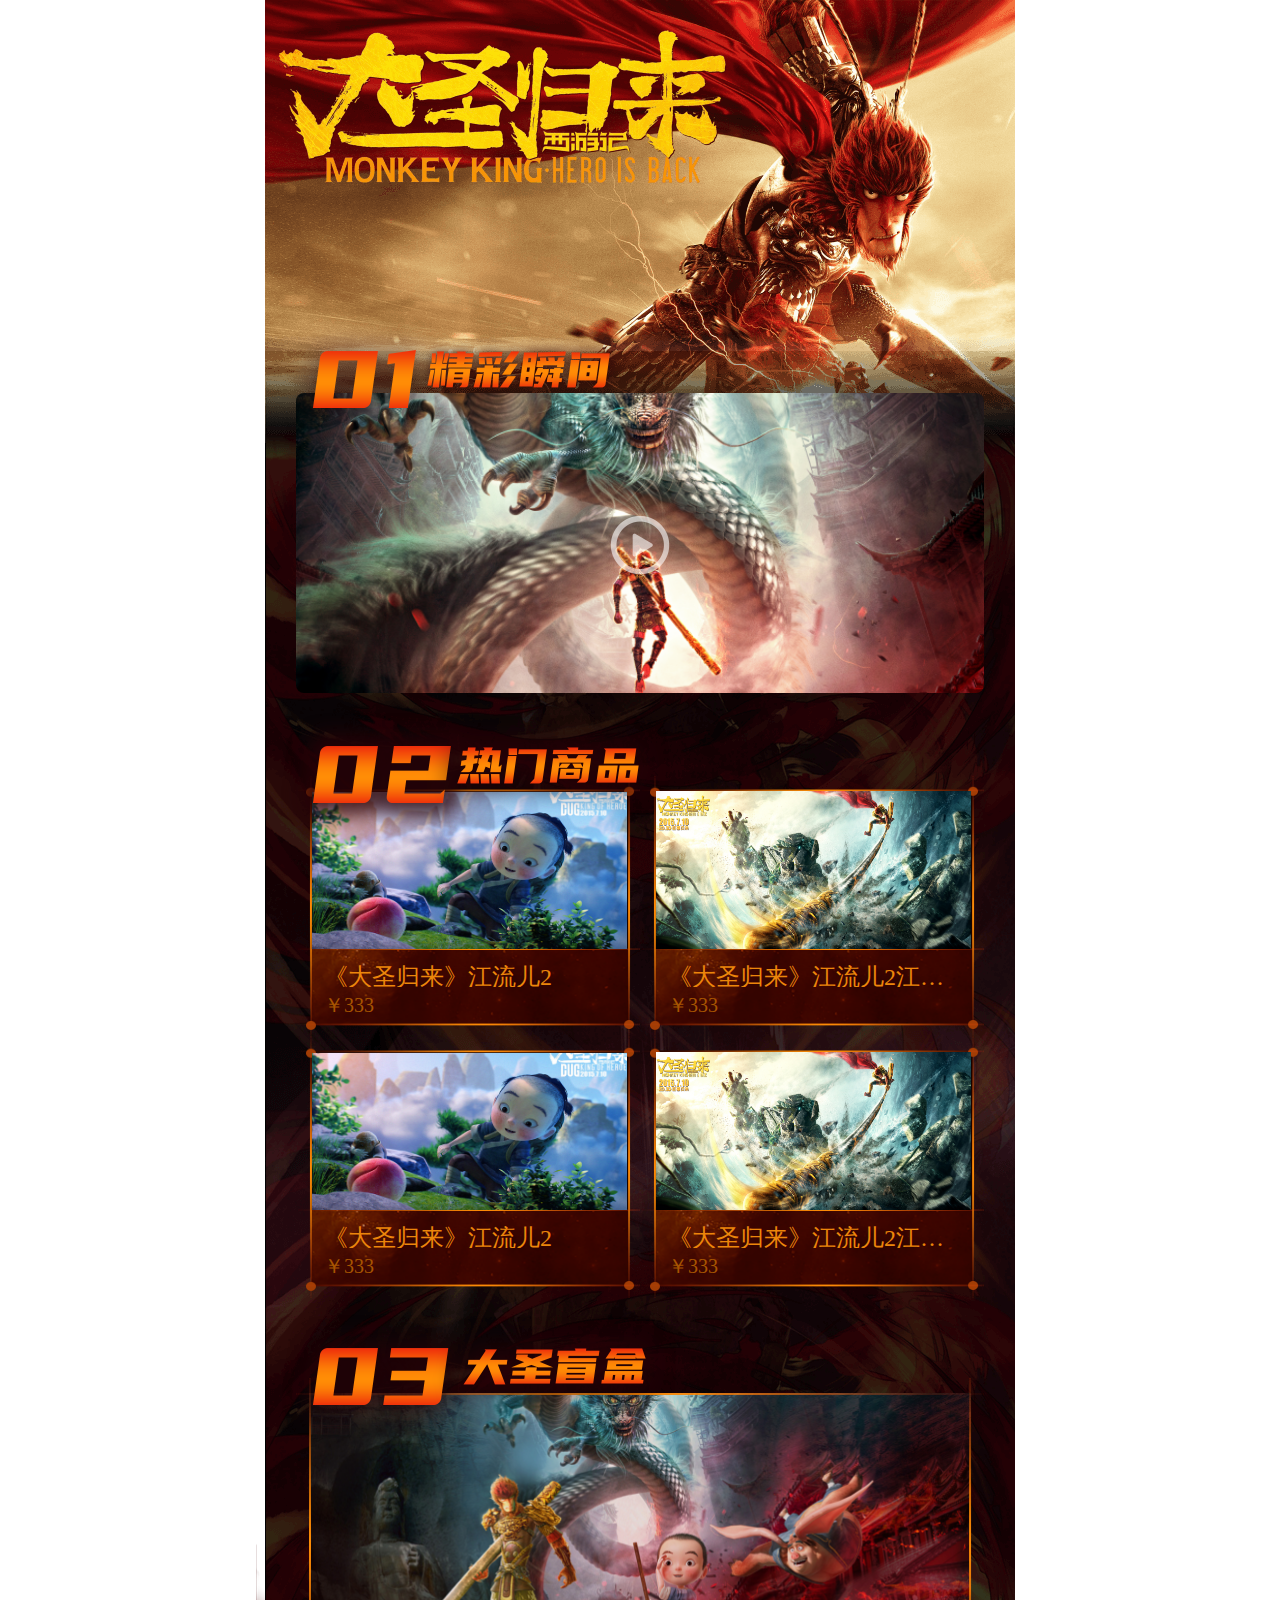
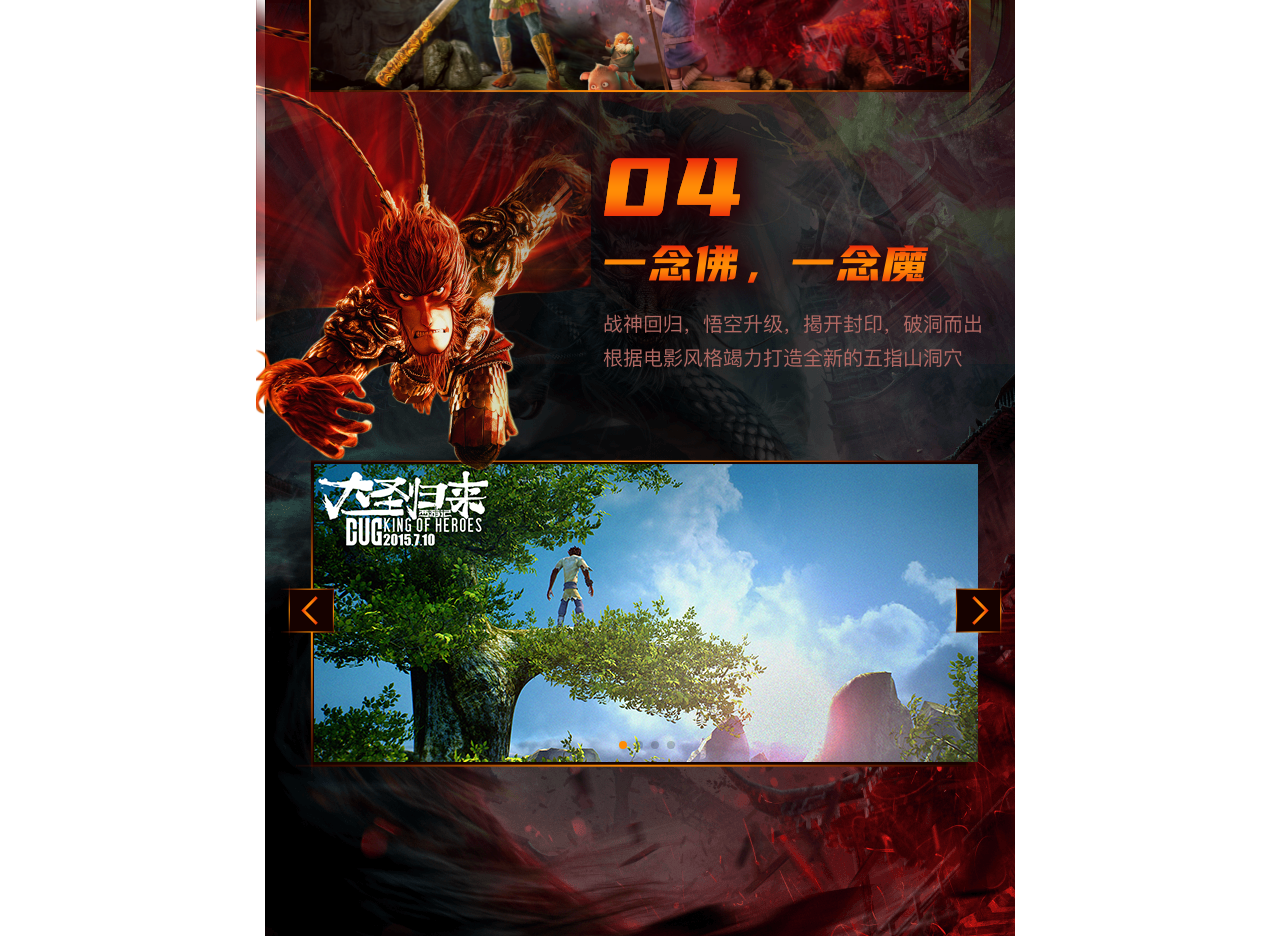
==== 1_monkey-king/index.html @ 9953541b "page" ====
<!DOCTYPE html>
<html lang="en">

<head>
    <meta charset="UTF-8">
    <meta http-equiv="X-UA-Compatible" content="IE=edge">
    <meta name="viewport"
        content="width=device-width,initial-scale=1.0, minimum-scale=1.0, maximum-scale=1.0, user-scalable=no">
    <meta name="viewport" content="width=750, user-scalable=no, target-densitydpi=device-dpi">
    <link rel="stylesheet" href="./css/flex.css">
    <link rel="stylesheet" href="./css/reset.css">
    <link rel="stylesheet" href="./css/swiper-bundle.min.css">

    <link rel="stylesheet" href="./css/index.css">
    <title>大圣归来</title>
</head>

<body>
    <main>
        <section class="bg-layer">
            <img src="./imgs/banner.png" class="banner" alt="">
            <img src="./imgs/bg.png" class="bg" alt="">
        </section>
        <section class="content-layer">
            <div class="part first">
                <img class="title" src="./imgs/01title.png" alt="">
                <div class="content">
                    <div class="video-container">
                        <video id="video" src="./mov/yugao.mp4" poster="./imgs/video_poster.png"></video>
                        <img src="./imgs/play.png" alt="" class="play">
                    </div>
                </div>
            </div>

            <div class="part second">
                <img class="title" src="./imgs/02title.png" alt="">
                <div class="content frbs fww">
                    <div class="shop-item">
                        <a href="http://www.baidu.com">
                            <img src="./imgs/001.png" alt="">
                            <div class="item-name">
                                <div class="name">《大圣归来》江流儿2</div>
                                <div class="price">￥333</div>
                            </div>
                        </a>
                    </div>
                    <div class="shop-item">
                        <a href="http://www.baidu.com">
                            <img src="./imgs/004.png" alt="">
                            <div class="item-name">
                                <div class="name">《大圣归来》江流儿2江流儿2江流儿2</div>
                                <div class="price">￥333</div>
                            </div>
                        </a>
                    </div>
                    <div class="shop-item">
                        <a href="http://www.baidu.com">
                            <img src="./imgs/001.png" alt="">
                            <div class="item-name">
                                <div class="name">《大圣归来》江流儿2</div>
                                <div class="price">￥333</div>
                            </div>
                        </a>
                    </div>
                    <div class="shop-item">
                        <a href="http://www.baidu.com">
                            <img src="./imgs/004.png" alt="">
                            <div class="item-name">
                                <div class="name">《大圣归来》江流儿2江流儿2江流儿2</div>
                                <div class="price">￥333</div>
                            </div>
                        </a>

                    </div>
                </div>
            </div>
            <div class="part third">
                <img class="title" src="./imgs/03title.png" alt="">
                <div class="content">

                    <a href="http://www.baidu.com"><img src="./imgs/04txt.png" alt=""></a>
                </div>
            </div>
            <div class="part four">
                <div class="four-title frsc">
                    <img src="./imgs/dasheng.png" alt="">
                    <img src="./imgs/04txt2.png" class="title-text" alt="">
                </div>
                <div class="content">
                    <div class="swiper-container">
                        <div class="swiper-wrapper">
                            <div class="swiper-slide">
                                <a href="http://www.baidu.com">
                                    <img src="./imgs/lunbo (1).png" alt="">
                                </a>
                            </div>
                            <div class="swiper-slide">
                                <a href="http://www.baidu.com">
                                    <img src="./imgs/lunbo (2).png" alt="">
                                </a>
                            </div>
                            <div class="swiper-slide">
                                <a href="http://www.baidu.com">
                                    <img src="./imgs/lunbo (3).png" alt="">
                                </a>
                            </div>
                            <div class="swiper-slide">
                                <a href="http://www.baidu.com">
                                    <img src="./imgs/lunbo (4).png" alt="">
                                </a>
                            </div>
                        </div>
                        <div class="swiper-pagination"></div>
                    </div>
                    <img class="arrow-right arrow" src="./imgs/arrow-right.png" alt="">
                    <img class="arrow-left arrow" src="./imgs/arrow-left.png" alt="">
                </div>
            </div>
        </section>
    </main>
</body>
<script src="./js/swiper-bundle.min.js"></script>
<script>

    var swiper = new Swiper('.swiper-container', {
        loop: true,
        pagination: {
            el: '.swiper-pagination',
        },
        navigation: {
            nextEl: '.arrow-right',
            prevEl: '.arrow-left',
        },
    });
    const playBtn = document.querySelector('.play');
    const video = document.querySelector('#video');
    playBtn.addEventListener('click', function () {
        video.play();
        playBtn.style.display = 'none'

    })
    video.addEventListener('pause', function () {
        playBtn.style.display = 'block'
    })
</script>

</html>
---- 1_monkey-king/css/flex.css ----
.fcss {
	display: flex;
	flex-direction: column;
	justify-content: flex-start;
	align-items: flex-start;
}

.frsc {
	display: flex;
	justify-content: flex-start;
	align-items: center;
	flex-direction: row;
}

.frbc {
	display: flex;
	flex-direction: row;
	justify-content: space-between;
	align-items: center;
}

.fcsc {
	display: flex;
	flex-direction: column;
	justify-content: flex-start;
	align-items: center;
}

.fccc {
	display: flex;
	flex-direction: column;
	justify-content: center;
	align-items: center;
}

.fcbc {
	display: flex;
	flex-direction: column;
	justify-content: space-between;
	align-items: center;
}

.fcbs {
	display: flex;
	flex-direction: column;
	justify-content: space-between;
	align-items: flex-start;
}

.fcse {
	display: flex;
	flex-direction: column;
	justify-content: flex-start;
	align-items: flex-end;
}

.fces{
	display: flex;
	flex-direction: column;
	justify-content: flex-end;
	align-items: flex-start;
}

.frcc {
	display: flex;
	flex-direction: row;
	justify-content: center;
	align-items: center;
}

.frcs {
	display: flex;
	flex-direction: row;
	justify-content: center;
	align-items: flex-start;
}

.frac {
	display: flex;
	flex-direction: row;
	justify-content: space-around;
	align-items: center;
}

.frss {
	display: flex;
	flex-direction: row;
	justify-content: flex-start;
	align-items: flex-start;
}
.frse {
	display: flex;
	flex-direction: row;
	justify-content: flex-start;
	align-items: flex-end;
}

.frbs {
	display: flex;
	justify-content: space-between;
	align-items: flex-start;
	flex-direction: row;
}

.fcec {
	display: flex;
	flex-direction: column;
	justify-content: flex-end;
	align-items: center;
}

.fcac {
	display: flex;
	flex-direction: column;
	justify-content: space-around;
	align-items: center;
}

.fcas {
	display: flex;
	flex-direction: column;
	justify-content: space-around;
	align-items: flex-start;
}

.frbe {
	display: flex;
	justify-content: space-between;
	align-items: flex-end;
	flex-direction: row;
}

.frec {
	display: flex;
	justify-content: flex-end;
	align-items: center;
	flex-direction: row;
}

.fres {
	display: flex;
	justify-content: flex-end;
	align-items: flex-start;
	flex-direction: row;
}

.frae {
	display: flex;
	justify-content: space-around;
	align-items: flex-end;
	flex-direction: row;
}

.fras {
	display: flex;
	justify-content: space-around;
	align-items:flex-start;
	flex-direction: row;
}

.fcbc {
	display: flex;
	flex-direction: column;
	justify-content: flex-end;
	align-items: center;
}

.fcee {
	display: flex;
	flex-direction: column;
	justify-content: flex-end;
	align-items: flex-end;
}

.fcec {
	display: flex;
	flex-direction: column;
	justify-content: flex-end;
	align-items: center;
}

.fccs {
	display: flex;
	flex-direction: column;
	justify-content: center;
	align-items: flex-start;
}

.free{
	display: flex;
	flex-direction: row;
	justify-content: flex-end;
	align-items: flex-end;
}

.fwnw {
	flex-wrap: nowrap;
}
.fww {
	flex-wrap: wrap;
}
.fg1 {
	flex:1
}
---- 1_monkey-king/css/index.css ----
main {
    width: 750px;
    height: 100vh;
    background: rgba(0, 0, 0, 0.5);
    margin: 0 auto;
    position: relative;
    -webkit-overflow-scrolling:touch;
}
.bg-layer {
    position: relative;
    padding-top: 350px;
}
.bg-layer img {
    width: 100%;
    display: block;
}
.bg-layer .banner {
    z-index: 1;
    position: absolute;
    top: 0;
    left: 0;
}
.content-layer {
    position: absolute;
    left: 0;
    width: 100%;
    z-index: 20;
    top: 0;
    padding: 393px 31px 0;
    box-sizing: border-box;
}
.content-layer .part {
    width: 100%;
    position: relative;
    margin-bottom: 80px;
    z-index:1;
}
.video-container{
    position:relative;
}
.play{
    position:absolute;
    z-index:10;
    left:50%;
    top:50%;
    transform:translate(-50%,-50%);
    width:60px;
    height:60px;
}
.content-layer .part .title {
    position: absolute;
    z-index: 20;
    left:-20px;
    top: -67px;
}
.content-layer .first .title{
    top:-80px;
}
.content-layer .first video {
    width: 100%;
    height: 300px;
    object-fit: cover;
    border-radius:8px;
}
.content-layer .second .shop-item {
    background-image: url("../imgs/01.png");
    background-size: 100% 100%;
    width: 50%;
    height: 261px;
    padding: 15px 13px 14px 16px;
}
.content-layer .second .shop-item img {
    width: 100%;
    height: 158px;
}
.content-layer .second .shop-item .item-name {
    padding:13px 12px;
}
.content-layer .second .shop-item .name {
    font-size: 24px;
    font-weight: 400;
    color: #ec860b;
    line-height:1;
    margin:0 0 8px;
    width:280px;
    height: 22px;
    overflow: hidden;
    white-space: nowrap;
    text-overflow: ellipsis;
}
.content-layer .second .shop-item .price {
    font-size: 20px;
    color: #a75501;
}
.content-layer .third {
    z-index:100;
}
.content-layer .third .content img{
    width: 100%;
}
.content-layer .four .content{
    position:relative;
    background: url("../imgs/4bg.png");
    background-size: 100% 100%;
    width:100%;
    height:344px;
    padding:24px 4px 20px 18px;
}
.content-layer .four .content .arrow{
    position:absolute;
    top:50%;
    transform:translateY(-50%);
    width:63px;
    height:56px;
    z-index:20;
    outline: 0 none;
}
.content-layer .four .content .arrow-left{
    left:-15px;
}
.content-layer .four .content .arrow-right{
    right:-25px;
}
.swiper-container{
    --swiper-theme-color: #712906;
    --swiper-pagination-color: #ff8c06;/* 两种都可以 */
    background-size:100% 100%;
    width:100%;
    height:100%;
}
.swiper-slide img{
    width:664px;
    height:300px;
}
.content-layer .four{
    margin-top:330px;
    z-index:3;
}
.four-title{
    position: absolute;
    top:-144%;
    z-index:10;
    left:-40px;
}
.four-title .title-text{
    margin-top:80px;
    margin-left:-20px;
    width:410px;
}
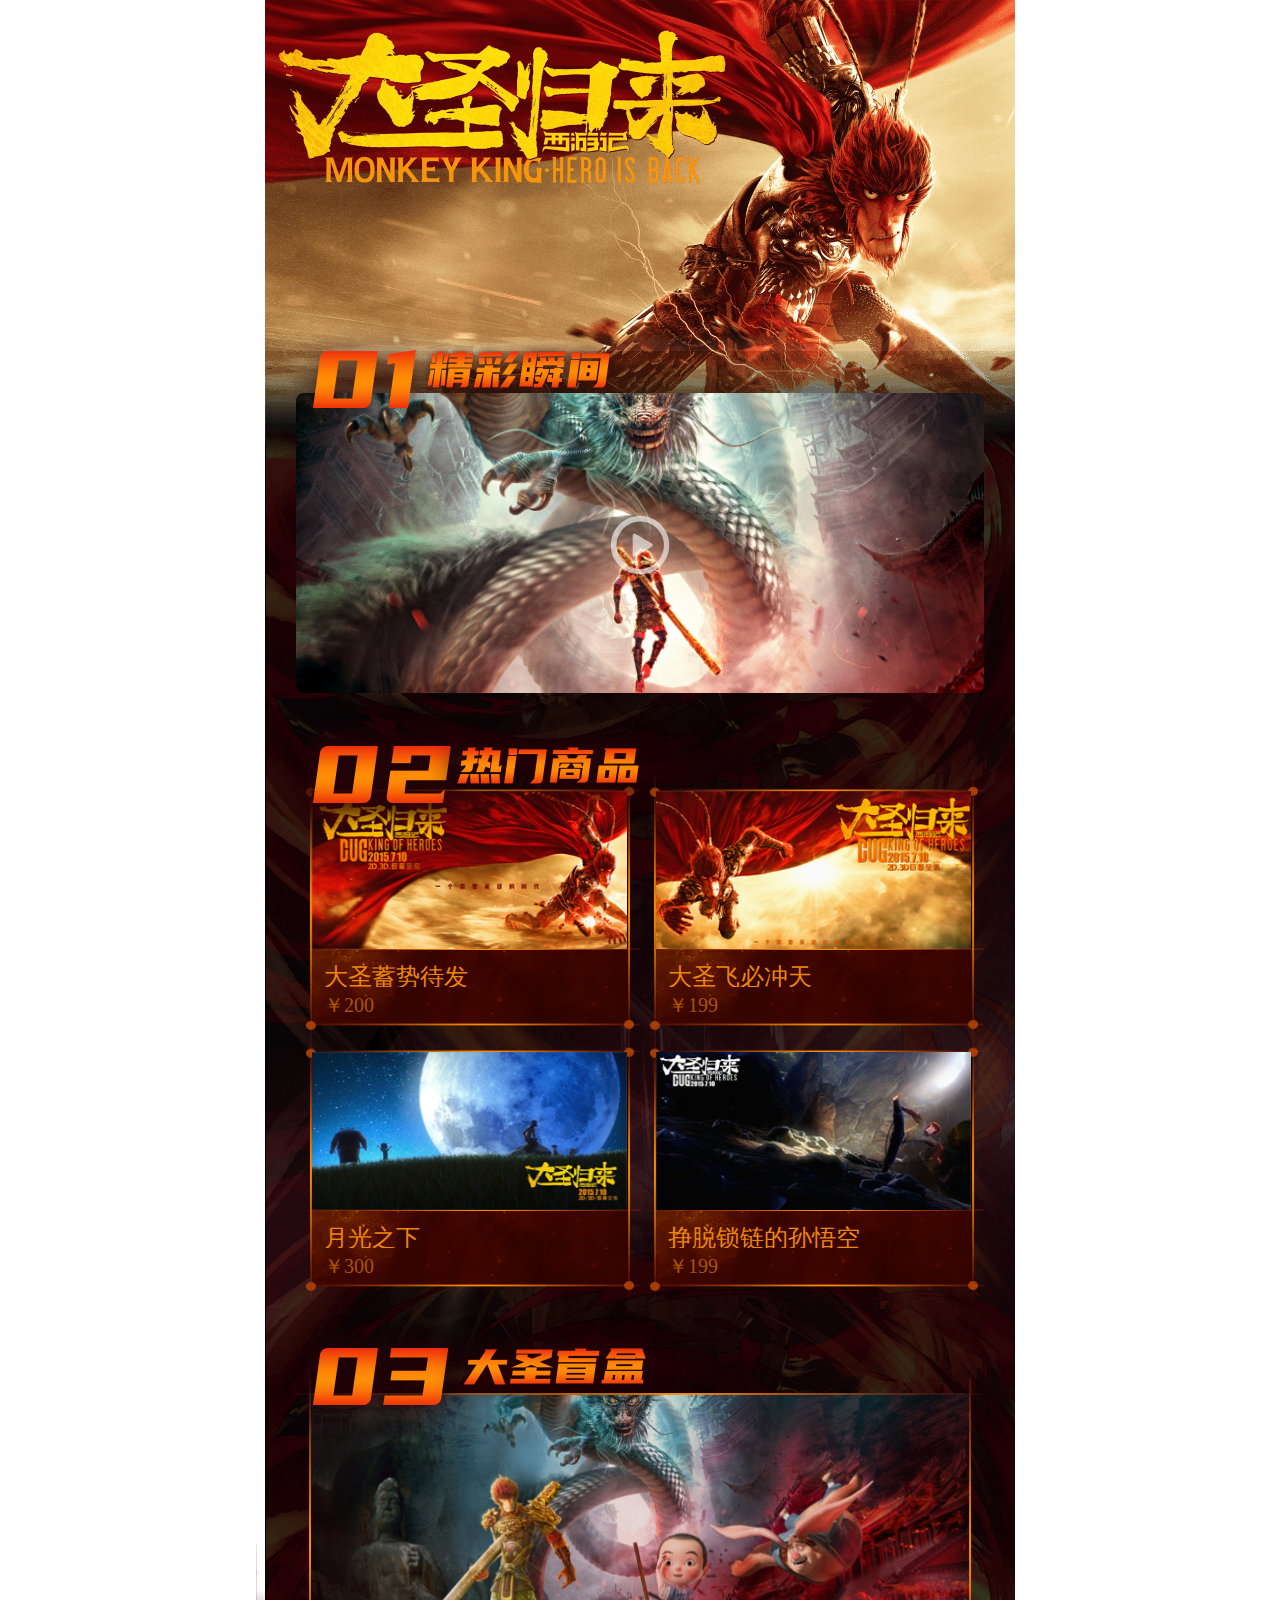
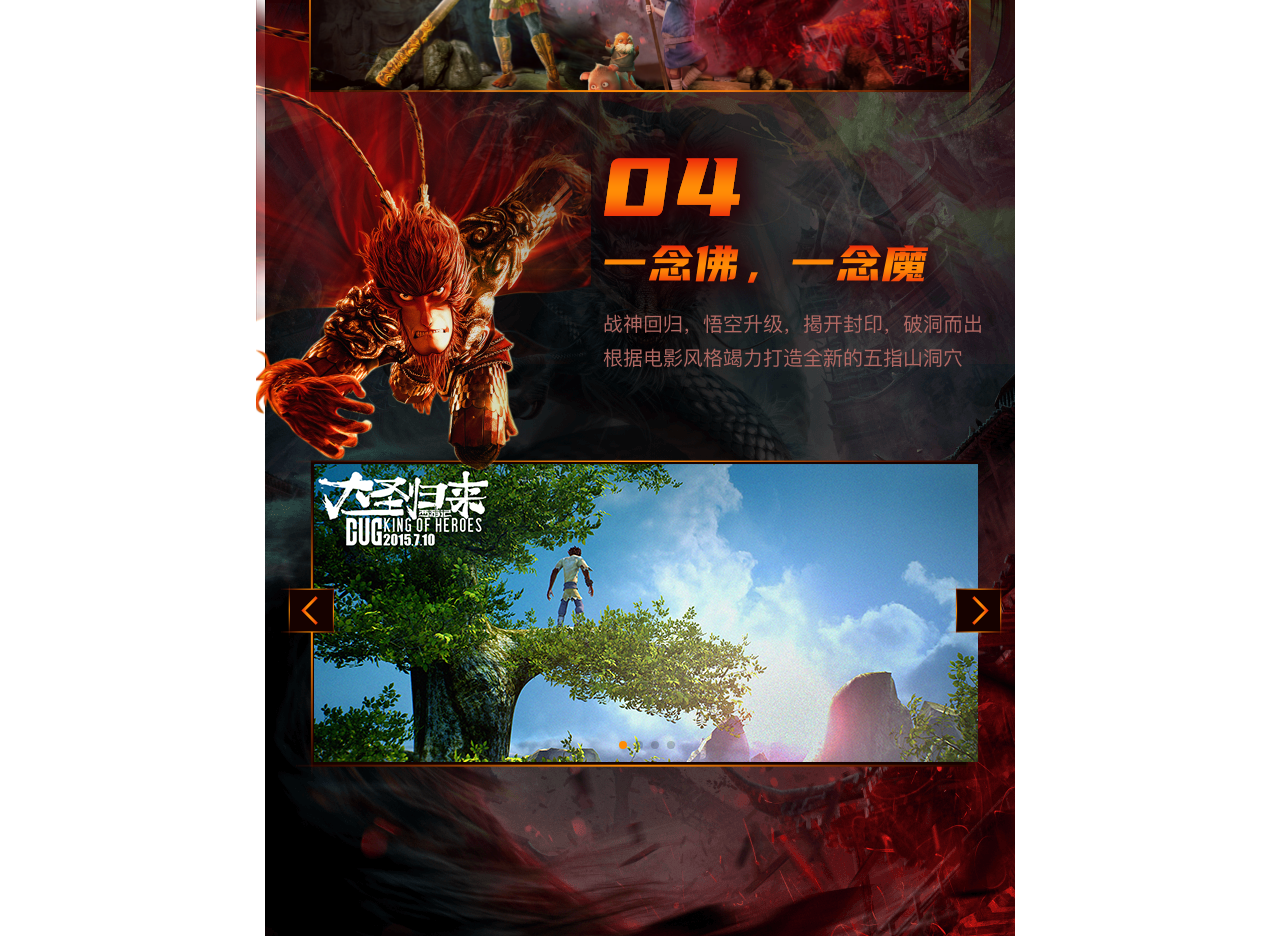
==== commit eea08d02: "update" ====
--- a/1_monkey-king/index.html
+++ b/1_monkey-king/index.html
@@ -26,7 +26,7 @@
                 <img class="title" src="./imgs/01title.png" alt="">
                 <div class="content">
                     <div class="video-container">
-                        <video id="video" src="./mov/yugao.mp4" poster="./imgs/video_poster.png"></video>
+                        <video id="video" src="https://assets-jl.oss-cn-beijing.aliyuncs.com/yugao.mp4" poster="./imgs/video_poster.png"></video>
                         <img src="./imgs/play.png" alt="" class="play">
                     </div>
                 </div>
@@ -36,40 +36,40 @@
                 <img class="title" src="./imgs/02title.png" alt="">
                 <div class="content frbs fww">
                     <div class="shop-item">
-                        <a href="http://www.baidu.com">
+                        <div onclick="goNFTDetail(303)" style="cursor:pointer;">
                             <img src="./imgs/001.png" alt="">
                             <div class="item-name">
-                                <div class="name">《大圣归来》江流儿2</div>
-                                <div class="price">￥333</div>
+                                <div class="name">大圣蓄势待发</div>
+                                <div class="price">￥200</div>
                             </div>
-                        </a>
+                        </div>
                     </div>
                     <div class="shop-item">
-                        <a href="http://www.baidu.com">
+                        <div onclick="goNFTDetail(262)" style="cursor:pointer;">
+                            <img src="./imgs/002.png" alt="">
+                            <div class="item-name">
+                                <div class="name">大圣飞必冲天</div>
+                                <div class="price">￥199</div>
+                            </div>
+                        </div>
+                    </div>
+                    <div class="shop-item">
+                        <div onclick="goNFTDetail(267)" style="cursor:pointer;">
+                            <img src="./imgs/003.png" alt="">
+                            <div class="item-name">
+                                <div class="name">月光之下</div>
+                                <div class="price">￥300</div>
+                            </div>
+                        </div>
+                    </div>
+                    <div class="shop-item">
+                        <div onclick="goNFTDetail(274)" style="cursor:pointer;">
                             <img src="./imgs/004.png" alt="">
                             <div class="item-name">
-                                <div class="name">《大圣归来》江流儿2江流儿2江流儿2</div>
-                                <div class="price">￥333</div>
+                                <div class="name">挣脱锁链的孙悟空</div>
+                                <div class="price">￥199</div>
                             </div>
-                        </a>
-                    </div>
-                    <div class="shop-item">
-                        <a href="http://www.baidu.com">
-                            <img src="./imgs/001.png" alt="">
-                            <div class="item-name">
-                                <div class="name">《大圣归来》江流儿2</div>
-                                <div class="price">￥333</div>
-                            </div>
-                        </a>
-                    </div>
-                    <div class="shop-item">
-                        <a href="http://www.baidu.com">
-                            <img src="./imgs/004.png" alt="">
-                            <div class="item-name">
-                                <div class="name">《大圣归来》江流儿2江流儿2江流儿2</div>
-                                <div class="price">￥333</div>
-                            </div>
-                        </a>
+                        </div>
 
                     </div>
                 </div>
@@ -78,7 +78,7 @@
                 <img class="title" src="./imgs/03title.png" alt="">
                 <div class="content">
 
-                    <a href="http://www.baidu.com"><img src="./imgs/04txt.png" alt=""></a>
+                    <div style="cursor:pointer;" onclick="goMysteryBoxDetail(13)"><img src="./imgs/04txt.png" alt=""></div>
                 </div>
             </div>
             <div class="part four">
@@ -120,6 +120,7 @@
     </main>
 </body>
 <script src="./js/swiper-bundle.min.js"></script>
+<script src="./js/detect.min.js"></script>
 <script>
 
     var swiper = new Swiper('.swiper-container', {
@@ -139,9 +140,33 @@
         playBtn.style.display = 'none'
 
     })
+
     video.addEventListener('pause', function () {
         playBtn.style.display = 'block'
     })
+
+    
+    let MobileDetect = window.MobileDetect;
+    var device_type = navigator.userAgent;
+    var md = new MobileDetect(device_type);
+    let os = md.os();
+
+    function goNFTDetail(id) {
+        if (os == "AndroidOS") {
+            window.jsMethod.NftDetail(id);
+        } else if (os == "iOS"){
+            window.webkit.messageHandlers["NftDetail"].postMessage(id);
+        }
+    }
+
+    function goMysteryBoxDetail(id) {
+        if (os == "AndroidOS") {
+            window.jsMethod.MysteryBoxDetail(id);
+        } else if (os == "iOS"){
+            window.webkit.messageHandlers["MysteryBoxDetail"].postMessage(id);
+        }
+    }    
+
 </script>
 
 </html>